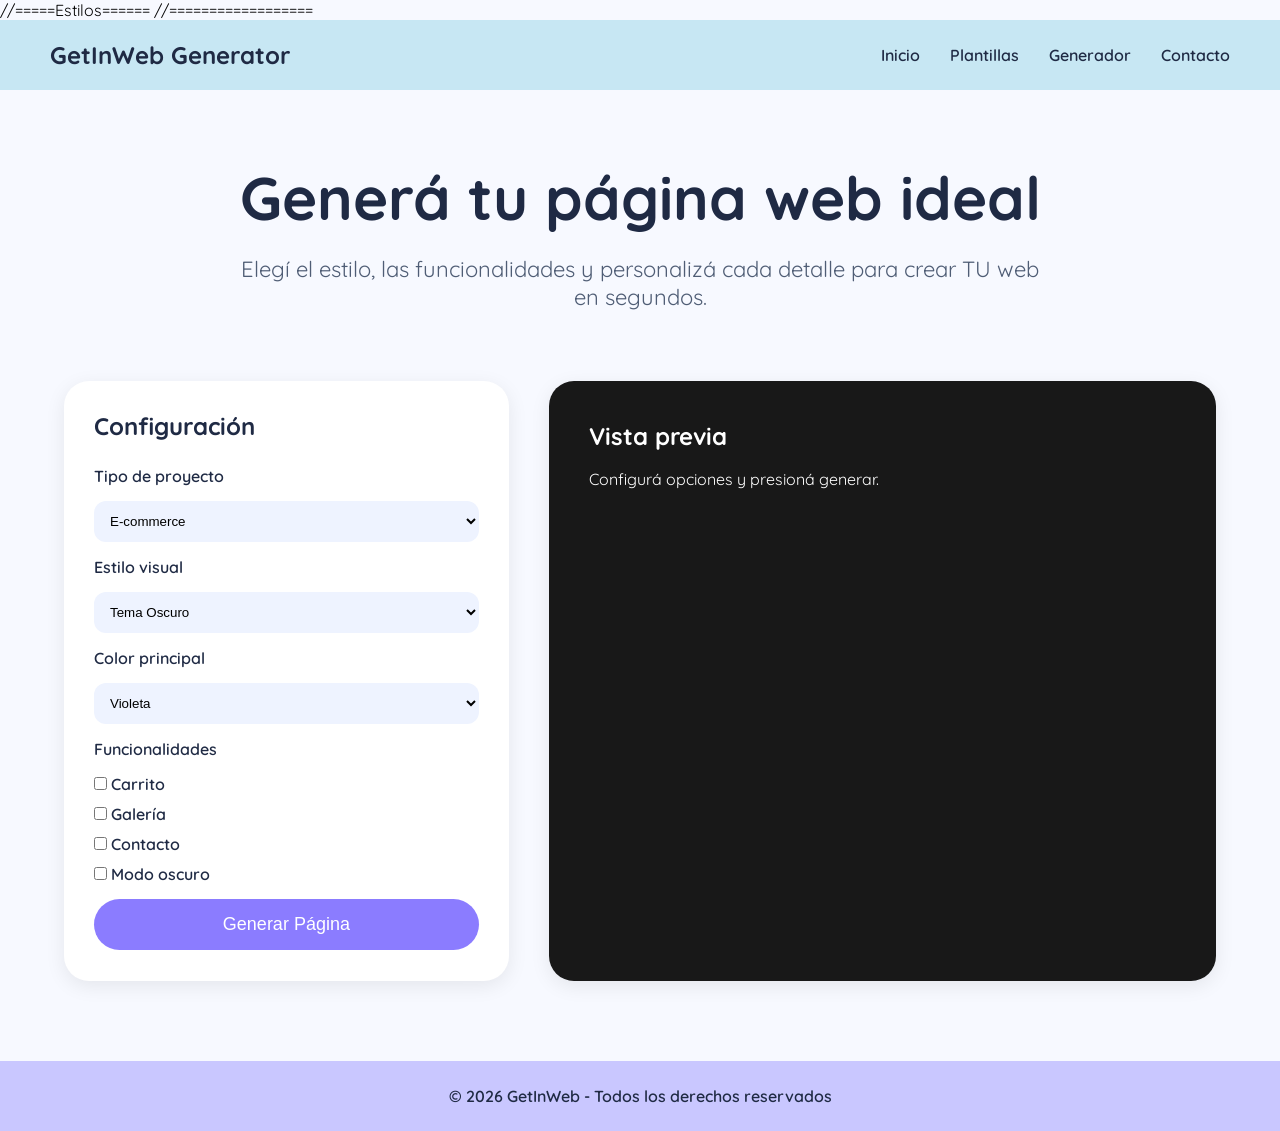
==== Personalizador/index.html @ 957eed78 "commit con generador baby" ====
<!DOCTYPE html>
<html lang="es">
<head>
    <meta charset="UTF-8">
    <meta name="viewport" content="width=device-width, initial-scale=1.0">
    <title>Generador Web</title>
//=====Estilos======
    <link rel="stylesheet" href="estilos.css">
    <link rel="preconnect" href="https://fonts.googleapis.com">
    <link rel="preconnect" href="https://fonts.gstatic.com" crossorigin>
    <link href="https://fonts.googleapis.com/css2?family=Quicksand:wght@300;400;500;700&display=swap" rel="stylesheet">
//==================
</head>
<body>

<header>
    <div class="header-content">
        <h2>GetInWeb Generator</h2>

        <nav>
            <a href="#">Inicio</a>
            <a href="#">Plantillas</a>
            <a href="#">Generador</a>
            <a href="#">Contacto</a>
        </nav>
    </div>
</header>

<main>

    <section class="hero">
        <h1>Generá tu página web ideal</h1>

        <p>
            Elegí el estilo, las funcionalidades y personalizá cada detalle
            para crear TU web en segundos.
        </p>
    </section>

    <div class="container">

        <div class="panel">

            <h2>Configuración</h2>

            <label>Tipo de proyecto</label>
            <select id="tipo">
                <option value="ecommerce">E-commerce</option>
                <option value="portfolio">Portfolio</option>
                <option value="proyectos">Proyectos personales</option>
                <option value="fotografia">Fotografía</option>
            </select>

            <label>Estilo visual</label>
            <select id="tema">
                <option value="dark">Tema Oscuro</option>
                <option value="light">Tema Claro</option>            </select>

            <label>Color principal</label>
            <select id="color">
                <option value="violet">Violeta</option>
                <option value="blue">Azul</option>
                <option value="green">Verde</option>
            </select>

            <label>Funcionalidades</label>

            <div class="features">
                <label><input type="checkbox" id="carrito"> Carrito</label>
                <label><input type="checkbox" id="galeria"> Galería</label>
                <label><input type="checkbox" id="contacto"> Contacto</label>
                <label><input type="checkbox" id="modo"> Modo oscuro</label>
            </div>

            <button onclick="generarPagina()">Generar Página</button>

        </div>

        <div id="preview" class="preview dark">
            <h2>Vista previa</h2>
            <p>Configurá opciones y presioná generar.</p>
        </div>

    </div>

</main>

<footer>
    © 2026 GetInWeb - Todos los derechos reservados
</footer>

<script src="script.js"></script>

</body>
</html>
---- Personalizador/estilos.css ----
*{
    margin:0;
    padding:0;
    box-sizing:border-box;
}

body{
    font-family:'Quicksand',sans-serif;
    background:#f7f9ff;
}

/* HEADER */

header{
    background:#c7e7f3;
    padding:20px 50px;
}

.header-content{
    display:flex;
    justify-content:space-between;
    align-items:center;
}

.header-content h2{
    color:#1f2a44;
}

nav{
    display:flex;
    gap:30px;
}

nav a{
    text-decoration:none;
    color:#1f2a44;
    font-weight:600;
    transition:.3s;
}

nav a:hover{
    color:#7b61ff;
}

/* HERO */

.hero{
    text-align:center;
    padding:70px 20px;
}

.hero h1{
    font-size:60px;
    color:#1f2a44;
    margin-bottom:20px;
}

.hero p{
    max-width:800px;
    margin:auto;
    font-size:22px;
    color:#4f5d75;
}

/* CONTENIDO */

.container{
    width:90%;
    max-width:1300px;
    margin:auto;
    display:grid;
    grid-template-columns:1fr 1.5fr;
    gap:40px;
    padding-bottom:80px;
}

.panel{
    background:white;
    padding:30px;
    border-radius:25px;
    box-shadow:0 5px 20px rgba(0,0,0,.08);
    display:flex;
    flex-direction:column;
    gap:15px;
}

.panel h2{
    color:#1f2a44;
    margin-bottom:10px;
}

label{
    color:#1f2a44;
    font-weight:600;
}

select{
    padding:12px;
    border:none;
    background:#eef3ff;
    border-radius:12px;
}

.features{
    display:flex;
    flex-direction:column;
    gap:10px;
}

button{
    padding:15px;
    border:none;
    border-radius:40px;
    background:#8b7cff;
    color:white;
    font-size:18px;
    cursor:pointer;
    transition:.3s;
}

button:hover{
    background:#7262f3;
    transform:scale(1.03);
}

/* PREVIEW */

.preview{
    min-height:600px;
    padding:40px;
    border-radius:25px;
    transition:.3s;
    box-shadow:0 5px 20px rgba(0,0,0,.08);
}

.preview h2{
    margin-bottom:15px;
}

.preview p{
    line-height:1.7;
}

/* TEMAS */

.dark{
    background:#181818;
    color:white;
}

.light{
    background:white;
    color:#1f2a44;
}


/* COLORES */

.violet{
    border-top:8px solid #7c3aed;
}

.blue{
    border-top:8px solid #2563eb;
}

.green{
    border-top:8px solid #16a34a;
}

/* BLOQUES EXTRA */

.extra-section{
    margin-top:25px;
    padding:20px;
    border-radius:15px;
    background:rgba(255,255,255,.08);
}

.shop-header{
    display:flex;
    justify-content:space-between;
    align-items:center;
}

.cart{
    background:rgba(255,255,255,.15);
    padding:10px 15px;
    border-radius:10px;
}

.gallery{
    display:grid;
    grid-template-columns:repeat(3,1fr);
    gap:10px;
    margin-top:15px;
}

.gallery div{
    height:100px;
    border-radius:10px;
    background:rgba(255,255,255,.2);
}

.contact-form{
    display:flex;
    flex-direction:column;
    gap:10px;
    margin-top:15px;
}

.contact-form input,
.contact-form textarea{
    padding:12px;
    border:none;
    border-radius:10px;
}

footer{
    background:#c9c7ff;
    text-align:center;
    padding:25px;
    color:#1f2a44;
    font-weight:600;
}
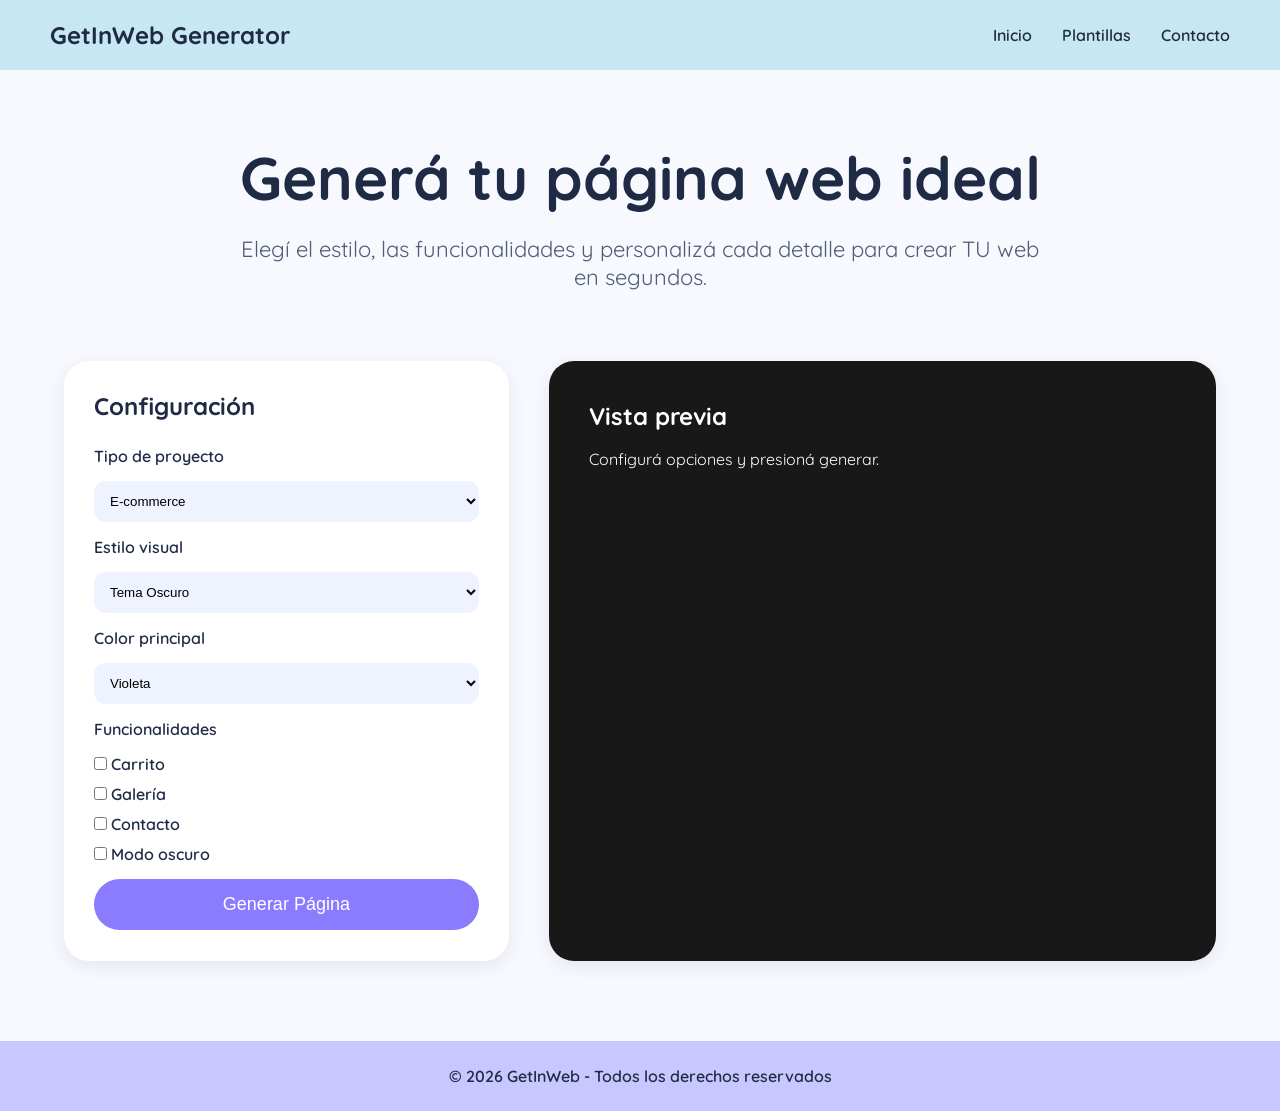
==== commit 5063f16d: "Add files via upload" ====
--- a/Personalizador/index.html
+++ b/Personalizador/index.html
@@ -4,12 +4,12 @@
     <meta charset="UTF-8">
     <meta name="viewport" content="width=device-width, initial-scale=1.0">
     <title>Generador Web</title>
-//=====Estilos======
+
     <link rel="stylesheet" href="estilos.css">
     <link rel="preconnect" href="https://fonts.googleapis.com">
     <link rel="preconnect" href="https://fonts.gstatic.com" crossorigin>
     <link href="https://fonts.googleapis.com/css2?family=Quicksand:wght@300;400;500;700&display=swap" rel="stylesheet">
-//==================
+
 </head>
 <body>
 
@@ -18,9 +18,8 @@
         <h2>GetInWeb Generator</h2>
 
         <nav>
-            <a href="#">Inicio</a>
+            <a href="../index.html">Inicio</a>
             <a href="#">Plantillas</a>
-            <a href="#">Generador</a>
             <a href="#">Contacto</a>
         </nav>
     </div>
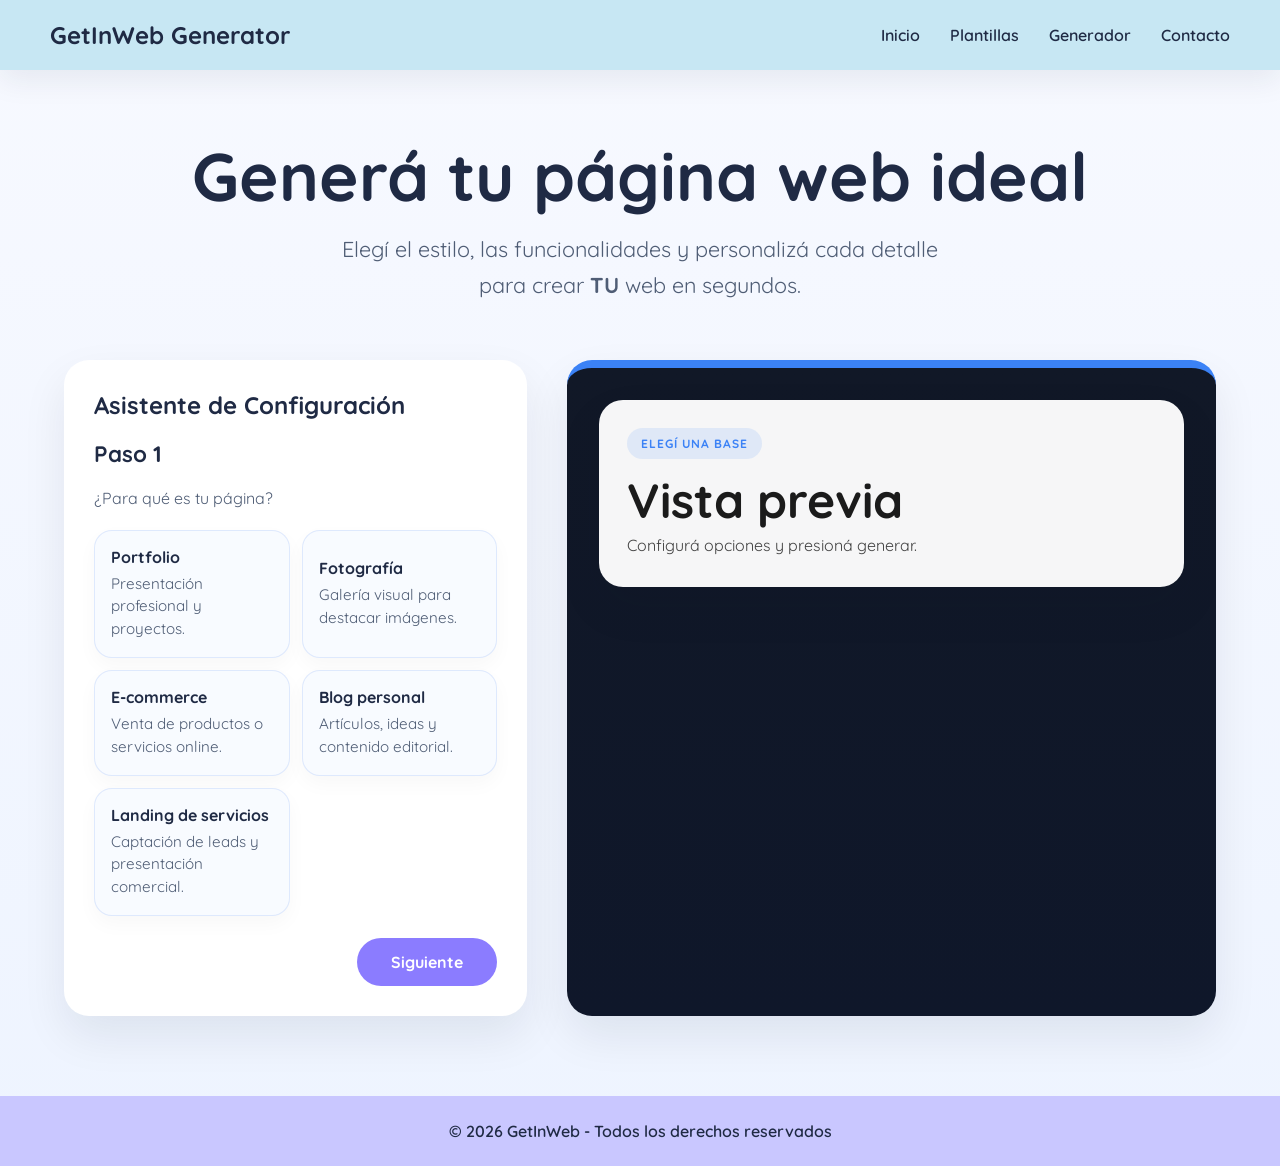
==== commit f83dde11: "commit personalizador new agregardopolis" ====
--- a/Personalizador/index.html
+++ b/Personalizador/index.html
@@ -9,7 +9,6 @@
     <link rel="preconnect" href="https://fonts.googleapis.com">
     <link rel="preconnect" href="https://fonts.gstatic.com" crossorigin>
     <link href="https://fonts.googleapis.com/css2?family=Quicksand:wght@300;400;500;700&display=swap" rel="stylesheet">
-
 </head>
 <body>
 
@@ -18,8 +17,9 @@
         <h2>GetInWeb Generator</h2>
 
         <nav>
-            <a href="../index.html">Inicio</a>
+            <a href="#">Inicio</a>
             <a href="#">Plantillas</a>
+            <a href="#">Generador</a>
             <a href="#">Contacto</a>
         </nav>
     </div>
@@ -31,8 +31,8 @@
         <h1>Generá tu página web ideal</h1>
 
         <p>
-            Elegí el estilo, las funcionalidades y personalizá cada detalle
-            para crear TU web en segundos.
+            Elegí el estilo, las funcionalidades y personalizá cada detalle <br>
+            para crear <strong>TU</strong> web en segundos.
         </p>
     </section>
 
@@ -40,42 +40,125 @@
 
         <div class="panel">
 
-            <h2>Configuración</h2>
+            <h2>Asistente de Configuración</h2>
 
-            <label>Tipo de proyecto</label>
-            <select id="tipo">
-                <option value="ecommerce">E-commerce</option>
-                <option value="portfolio">Portfolio</option>
-                <option value="proyectos">Proyectos personales</option>
-                <option value="fotografia">Fotografía</option>
-            </select>
+            <div id="wizard">
 
-            <label>Estilo visual</label>
-            <select id="tema">
-                <option value="dark">Tema Oscuro</option>
-                <option value="light">Tema Claro</option>            </select>
+                <div class="step active" data-step="1">
+                    <h3>Paso 1</h3>
+                    <p>¿Para qué es tu página?</p>
 
-            <label>Color principal</label>
-            <select id="color">
-                <option value="violet">Violeta</option>
-                <option value="blue">Azul</option>
-                <option value="green">Verde</option>
-            </select>
+                    <div class="option-grid">
+                        <button class="option-card" data-type="portfolio" type="button">
+                            <strong>Portfolio</strong>
+                            <span>Presentación profesional y proyectos.</span>
+                        </button>
 
-            <label>Funcionalidades</label>
+                        <button class="option-card" data-type="fotografia" type="button">
+                            <strong>Fotografía</strong>
+                            <span>Galería visual para destacar imágenes.</span>
+                        </button>
 
-            <div class="features">
-                <label><input type="checkbox" id="carrito"> Carrito</label>
-                <label><input type="checkbox" id="galeria"> Galería</label>
-                <label><input type="checkbox" id="contacto"> Contacto</label>
-                <label><input type="checkbox" id="modo"> Modo oscuro</label>
+                        <button class="option-card" data-type="ecommerce" type="button">
+                            <strong>E-commerce</strong>
+                            <span>Venta de productos o servicios online.</span>
+                        </button>
+
+                        <button class="option-card" data-type="blog" type="button">
+                            <strong>Blog personal</strong>
+                            <span>Artículos, ideas y contenido editorial.</span>
+                        </button>
+
+                        <button class="option-card" data-type="landing" type="button">
+                            <strong>Landing de servicios</strong>
+                            <span>Captación de leads y presentación comercial.</span>
+                        </button>
+                    </div>
+
+                    <div class="step-actions step-actions-end">
+                        <button class="nav-button primary" type="button" data-next="2">Siguiente</button>
+                    </div>
+                </div>
+
+                <div class="step" data-step="2">
+                    <h3>Paso 2</h3>
+                    <p>¿Qué estilo buscás?</p>
+
+                    <div class="option-grid">
+                        <button class="option-card" data-style="tecnologico" type="button">
+                            <strong>Tecnológico</strong>
+                            <span>Brillos fríos, contraste fuerte y look moderno.</span>
+                        </button>
+
+                        <button class="option-card" data-style="natural" type="button">
+                            <strong>Natural</strong>
+                            <span>Paleta suave, orgánica y equilibrada.</span>
+                        </button>
+
+                        <button class="option-card" data-style="rustico" type="button">
+                            <strong>Rústico</strong>
+                            <span>Texturas cálidas y sensación artesanal.</span>
+                        </button>
+
+                        <button class="option-card" data-style="minimalista" type="button">
+                            <strong>Minimalista</strong>
+                            <span>Espacios amplios y foco total en el contenido.</span>
+                        </button>
+
+                        <button class="option-card" data-style="cyberpunk" type="button">
+                            <strong>Cyberpunk</strong>
+                            <span>Neón, energía alta y estética futurista.</span>
+                        </button>
+                    </div>
+
+                    <div class="step-actions">
+                        <button class="nav-button secondary" type="button" data-prev="1">Anterior</button>
+                        <button class="nav-button primary" type="button" data-next="3">Siguiente</button>
+                    </div>
+                </div>
+
+                <div class="step" data-step="3">
+                    <h3>Paso 3</h3>
+                    <p>Seleccioná funcionalidades avanzadas para tu proyecto.</p>
+
+                    <div class="feature-grid">
+                        <button class="feature-card" data-feature="chat" type="button">
+                            <strong>Sistema de Chat de soporte</strong>
+                            <span>Atención en vivo para responder consultas rápidamente.</span>
+                        </button>
+
+                        <button class="feature-card" data-feature="maps" type="button">
+                            <strong>Integración de Google Maps</strong>
+                            <span>Ubicación visible para tiendas, oficinas o eventos.</span>
+                        </button>
+
+                        <button class="feature-card" data-feature="contacto" type="button">
+                            <strong>Formulario de contacto avanzado</strong>
+                            <span>Campos extra y validaciones para mejores conversiones.</span>
+                        </button>
+
+                        <button class="feature-card" data-feature="newsletter" type="button">
+                            <strong>Suscripción Newsletter</strong>
+                            <span>Captura de correos para campañas y novedades.</span>
+                        </button>
+
+                        <button class="feature-card" data-feature="modo" type="button">
+                            <strong>Modo oscuro/claro automático</strong>
+                            <span>Ajuste visual inteligente según el sistema del usuario.</span>
+                        </button>
+                    </div>
+
+                    <div class="step-actions">
+                        <button class="nav-button secondary" type="button" data-prev="2">Anterior</button>
+                        <button class="nav-button primary" id="descargar" type="button">Descargar Proyecto</button>
+                    </div>
+                </div>
+
             </div>
-
-            <button onclick="generarPagina()">Generar Página</button>
 
         </div>
 
-        <div id="preview" class="preview dark">
+        <div id="preview" class="preview tecnologico">
             <h2>Vista previa</h2>
             <p>Configurá opciones y presioná generar.</p>
         </div>
--- a/Personalizador/estilos.css
+++ b/Personalizador/estilos.css
@@ -4,22 +4,41 @@
     box-sizing:border-box;
 }
 
+:root{
+    --bg:#f7f9ff;
+    --surface:#ffffff;
+    --surface-soft:#f8fbff;
+    --text:#1f2a44;
+    --muted:#4f5d75;
+    --primary:#3b82f6;
+    --primary-strong:#2563eb;
+    --border:rgba(37,99,235,.12);
+    --shadow:0 20px 45px rgba(15,23,42,.08);
+}
+
 body{
     font-family:'Quicksand',sans-serif;
-    background:#f7f9ff;
-}
-
-/* HEADER */
+    background:linear-gradient(180deg,#f7f9ff 0%,#eef4ff 100%);
+    color:var(--text);
+}
+
+button,
+input,
+textarea{
+    font:inherit;
+}
 
 header{
     background:#c7e7f3;
     padding:20px 50px;
+    box-shadow:0 10px 30px rgba(31,42,68,.08);
 }
 
 .header-content{
     display:flex;
     justify-content:space-between;
     align-items:center;
+    gap:20px;
 }
 
 .header-content h2{
@@ -29,191 +48,441 @@
 nav{
     display:flex;
     gap:30px;
+    flex-wrap:wrap;
 }
 
 nav a{
     text-decoration:none;
     color:#1f2a44;
     font-weight:600;
-    transition:.3s;
+    transition:.25s ease;
 }
 
 nav a:hover{
     color:#7b61ff;
 }
 
-/* HERO */
-
 .hero{
     text-align:center;
-    padding:70px 20px;
+    padding:72px 20px 56px;
 }
 
 .hero h1{
-    font-size:60px;
+    font-size:clamp(2.6rem,6vw,4.2rem);
     color:#1f2a44;
     margin-bottom:20px;
+    line-height:1.02;
 }
 
 .hero p{
     max-width:800px;
     margin:auto;
-    font-size:22px;
+    font-size:clamp(1.05rem,2vw,1.35rem);
     color:#4f5d75;
-}
-
-/* CONTENIDO */
+    line-height:1.7;
+}
 
 .container{
-    width:90%;
-    max-width:1300px;
+    width:min(90%,1300px);
     margin:auto;
     display:grid;
-    grid-template-columns:1fr 1.5fr;
+    grid-template-columns:minmax(320px,1fr) minmax(0,1.4fr);
     gap:40px;
     padding-bottom:80px;
 }
 
 .panel{
-    background:white;
+    background:var(--surface);
     padding:30px;
     border-radius:25px;
-    box-shadow:0 5px 20px rgba(0,0,0,.08);
+    box-shadow:var(--shadow);
     display:flex;
     flex-direction:column;
-    gap:15px;
+    gap:18px;
 }
 
 .panel h2{
+    color:var(--text);
+    margin-bottom:2px;
+}
+
+#wizard{
+    display:flex;
+    flex-direction:column;
+}
+
+.step{
+    display:none;
+    animation:fade .35s ease;
+}
+
+.step.active{
+    display:flex;
+    flex-direction:column;
+    gap:18px;
+}
+
+.step h3{
+    font-size:1.4rem;
+    color:var(--text);
+}
+
+.step p{
+    color:var(--muted);
+    line-height:1.6;
+}
+
+.option-grid,
+.feature-grid{
+    display:grid;
+    gap:12px;
+}
+
+.option-grid{
+    grid-template-columns:repeat(2,minmax(0,1fr));
+}
+
+.feature-grid{
+    grid-template-columns:1fr;
+}
+
+.option-card,
+.feature-card,
+.nav-button{
+    border:none;
+    cursor:pointer;
+    transition:transform .22s ease, box-shadow .22s ease, background .22s ease, border-color .22s ease;
+}
+
+.option-card,
+.feature-card{
+    width:100%;
+    padding:16px;
+    border-radius:18px;
+    background:var(--surface-soft);
+    border:1px solid var(--border);
+    text-align:left;
+    color:var(--text);
+    box-shadow:0 8px 20px rgba(15,23,42,.03);
+}
+
+.option-card strong,
+.feature-card strong{
+    display:block;
+    font-size:1rem;
+    margin-bottom:6px;
+}
+
+.option-card span,
+.feature-card span{
+    display:block;
+    color:var(--muted);
+    line-height:1.5;
+    font-size:.95rem;
+}
+
+.option-card:hover,
+.feature-card:hover,
+.nav-button:hover{
+    transform:translateY(-2px);
+    box-shadow:0 16px 28px rgba(15,23,42,.08);
+}
+
+.option-card.selected,
+.feature-card.selected{
+    border-color:rgba(59,130,246,.45);
+    background:linear-gradient(180deg,rgba(59,130,246,.09),rgba(59,130,246,.04));
+    box-shadow:0 16px 32px rgba(59,130,246,.12);
+}
+
+.step-actions{
+    display:flex;
+    gap:12px;
+    align-items:center;
+    justify-content:space-between;
+    margin-top:4px;
+}
+
+.step-actions-end{
+    justify-content:flex-end;
+}
+
+.nav-button{
+    min-width:140px;
+    padding:14px 18px;
+    border-radius:999px;
+    font-weight:700;
+}
+
+.nav-button.primary{
+    background:#8b7cff;
+    color:#fff;
+}
+
+.nav-button.primary:hover{
+    background:#7262f3;
+}
+
+.nav-button.secondary{
+    background:#eef3ff;
     color:#1f2a44;
-    margin-bottom:10px;
-}
-
-label{
-    color:#1f2a44;
-    font-weight:600;
-}
-
-select{
-    padding:12px;
-    border:none;
-    background:#eef3ff;
-    border-radius:12px;
-}
-
-.features{
-    display:flex;
-    flex-direction:column;
-    gap:10px;
-}
-
-button{
-    padding:15px;
-    border:none;
-    border-radius:40px;
-    background:#8b7cff;
-    color:white;
-    font-size:18px;
-    cursor:pointer;
-    transition:.3s;
-}
-
-button:hover{
-    background:#7262f3;
-    transform:scale(1.03);
-}
-
-/* PREVIEW */
+}
+
+.nav-button.secondary:hover{
+    background:#e3ebff;
+}
 
 .preview{
     min-height:600px;
-    padding:40px;
+    padding:32px;
     border-radius:25px;
-    transition:.3s;
-    box-shadow:0 5px 20px rgba(0,0,0,.08);
-}
-
-.preview h2{
-    margin-bottom:15px;
-}
-
-.preview p{
-    line-height:1.7;
-}
-
-/* TEMAS */
-
-.dark{
-    background:#181818;
-    color:white;
-}
-
-.light{
-    background:white;
+    transition:.3s ease;
+    box-shadow:var(--shadow);
+    overflow:hidden;
+}
+
+.preview.tecnologico{
+    background:linear-gradient(180deg,#111827 0%,#0f172a 100%);
+    color:#1b1b1b;
+    border-top:8px solid #3b82f6;
+}
+
+.preview.natural{
+    background:linear-gradient(180deg,#f5fff5 0%,#edfdf0 100%);
+    color:#14532d;
+    border-top:8px solid #22c55e;
+}
+
+.preview.rustico{
+    background:linear-gradient(180deg,#fff8f0 0%,#fff1de 100%);
+    color:#78350f;
+    border-top:8px solid #d97706;
+}
+
+.preview.minimalista{
+    background:linear-gradient(180deg,#f8fafc 0%,#eef2f7 100%);
+    color:#334155;
+    border-top:8px solid #475569;
+}
+
+.preview.cyberpunk{
+    background:linear-gradient(180deg,#14051f 0%,#1f1034 100%);
+    color:#f8f9ff;
+    border-top:8px solid #ec4899;
+}
+
+.preview-shell{
+    display:flex;
+    flex-direction:column;
+    gap:22px;
+}
+
+.preview-hero,
+.preview-main,
+.preview-aside{
+    background:rgba(255,255,255,.96);
+    border-radius:24px;
+    box-shadow:var(--shadow);
+}
+
+.preview-hero{
+    padding:28px;
+}
+
+.preview-hero h2{
+    margin:16px 0 8px;
+    font-size:clamp(2rem,4vw,3rem);
+    line-height:1.05;
+    color:inherit;
+}
+
+.preview-hero p,
+.preview-card p,
+.feature-box p,
+.preview-empty span{
+    margin:0;
+    color:inherit;
+    opacity:.82;
+    line-height:1.6;
+}
+
+.preview-badge,
+.preview-tag,
+.feature-icon,
+.preview-card-index{
+    display:inline-flex;
+    align-items:center;
+    justify-content:center;
+}
+
+.preview-badge{
+    padding:8px 14px;
+    border-radius:999px;
+    font-size:12px;
+    font-weight:800;
+    letter-spacing:.08em;
+    text-transform:uppercase;
+    background:rgba(37,99,235,.12);
+    color:#2563eb;
+}
+
+.preview-tags{
+    display:flex;
+    flex-wrap:wrap;
+    gap:10px;
+    margin-top:18px;
+}
+
+.preview-tag{
+    padding:10px 14px;
+    border-radius:999px;
+    background:#eef4ff;
     color:#1f2a44;
-}
-
-
-/* COLORES */
-
-.violet{
-    border-top:8px solid #7c3aed;
-}
-
-.blue{
-    border-top:8px solid #2563eb;
-}
-
-.green{
-    border-top:8px solid #16a34a;
-}
-
-/* BLOQUES EXTRA */
-
-.extra-section{
-    margin-top:25px;
-    padding:20px;
-    border-radius:15px;
-    background:rgba(255,255,255,.08);
-}
-
-.shop-header{
-    display:flex;
-    justify-content:space-between;
-    align-items:center;
-}
-
-.cart{
-    background:rgba(255,255,255,.15);
-    padding:10px 15px;
-    border-radius:10px;
-}
-
-.gallery{
+    font-weight:700;
+    font-size:14px;
+}
+
+.preview-layout{
     display:grid;
-    grid-template-columns:repeat(3,1fr);
-    gap:10px;
-    margin-top:15px;
-}
-
-.gallery div{
-    height:100px;
-    border-radius:10px;
-    background:rgba(255,255,255,.2);
-}
-
-.contact-form{
-    display:flex;
-    flex-direction:column;
-    gap:10px;
-    margin-top:15px;
-}
-
-.contact-form input,
-.contact-form textarea{
-    padding:12px;
-    border:none;
-    border-radius:10px;
+    grid-template-columns:1.35fr .85fr;
+    gap:20px;
+}
+
+.preview-main,
+.preview-aside{
+    padding:22px;
+}
+
+.preview-topbar{
+    height:12px;
+    border-radius:999px;
+    background:linear-gradient(90deg,rgba(37,99,235,.2),rgba(37,99,235,.05));
+    margin-bottom:20px;
+}
+
+.preview-grid{
+    display:grid;
+    grid-template-columns:repeat(3,minmax(0,1fr));
+    gap:14px;
+}
+
+.preview-card{
+    padding:18px;
+    border-radius:20px;
+    background:#f8fbff;
+    border:1px solid rgba(37,99,235,.1);
+    min-height:150px;
+}
+
+.preview-card-index{
+    width:40px;
+    height:40px;
+    border-radius:12px;
+    margin-bottom:16px;
+    font-weight:800;
+    background:rgba(37,99,235,.12);
+    color:#2563eb;
+}
+
+.preview-card strong,
+.feature-box strong,
+.preview-empty strong{
+    display:block;
+    margin-bottom:8px;
+    font-size:18px;
+    color:inherit;
+}
+
+.preview-aside h3{
+    margin:0 0 16px;
+    font-size:22px;
+    color:inherit;
+}
+
+.feature-box{
+    display:flex;
+    gap:14px;
+    align-items:flex-start;
+    padding:16px;
+    border-radius:18px;
+    background:#f8fbff;
+    border:1px solid rgba(37,99,235,.1);
+    margin-bottom:12px;
+}
+
+.feature-icon{
+    width:42px;
+    height:42px;
+    flex:0 0 42px;
+    border-radius:14px;
+    background:rgba(37,99,235,.12);
+    font-size:20px;
+}
+
+.preview-empty{
+    padding:18px;
+    border-radius:18px;
+    background:#f8fbff;
+    border:1px dashed rgba(37,99,235,.18);
+}
+
+.preview.tecnologico .preview-badge,
+.preview.tecnologico .feature-icon,
+.preview.tecnologico .preview-card-index{ background:rgba(59,130,246,.12); color:#3b82f6; }
+.preview.natural .preview-badge,
+.preview.natural .feature-icon,
+.preview.natural .preview-card-index{ background:rgba(34,197,94,.12); color:#22c55e; }
+.preview.rustico .preview-badge,
+.preview.rustico .feature-icon,
+.preview.rustico .preview-card-index{ background:rgba(217,119,6,.12); color:#d97706; }
+.preview.minimalista .preview-badge,
+.preview.minimalista .feature-icon,
+.preview.minimalista .preview-card-index{ background:rgba(71,85,105,.12); color:#475569; }
+.preview.cyberpunk .preview-badge,
+.preview.cyberpunk .feature-icon,
+.preview.cyberpunk .preview-card-index{ background:rgba(236,72,153,.12); color:#ec4899; }
+
+.preview.tecnologico .preview-hero,
+.preview.tecnologico .preview-main,
+.preview.tecnologico .preview-aside,
+.preview.natural .preview-hero,
+.preview.natural .preview-main,
+.preview.natural .preview-aside,
+.preview.rustico .preview-hero,
+.preview.rustico .preview-main,
+.preview.rustico .preview-aside,
+.preview.minimalista .preview-hero,
+.preview.minimalista .preview-main,
+.preview.minimalista .preview-aside,
+.preview.cyberpunk .preview-hero,
+.preview.cyberpunk .preview-main,
+.preview.cyberpunk .preview-aside{
+    color:inherit;
+}
+
+.preview.cyberpunk .preview-hero,
+.preview.cyberpunk .preview-main,
+.preview.cyberpunk .preview-aside{
+    background:rgba(15,23,42,.92);
+}
+
+.preview.cyberpunk .preview-card,
+.preview.cyberpunk .feature-box,
+.preview.cyberpunk .preview-empty{
+    background:rgba(15,23,42,.7);
+    border-color:rgba(236,72,153,.22);
+}
+
+.preview.cyberpunk .preview-tag{
+    background:rgba(15,23,42,.85);
+    color:#f8f9ff;
+}
+
+.preview.cyberpunk .preview-card p,
+.preview.cyberpunk .feature-box p,
+.preview.cyberpunk .preview-empty span,
+.preview.cyberpunk .preview-hero p{
+    color:#cbd5e1;
 }
 
 footer{
@@ -222,4 +491,57 @@
     padding:25px;
     color:#1f2a44;
     font-weight:600;
+}
+
+@keyframes fade{
+    from{
+        opacity:0;
+        transform:translateY(10px);
+    }
+    to{
+        opacity:1;
+        transform:translateY(0);
+    }
+}
+
+@media (max-width: 1100px){
+    .container{
+        grid-template-columns:1fr;
+    }
+
+    .preview-layout,
+    .preview-grid,
+    .option-grid{
+        grid-template-columns:1fr;
+    }
+}
+
+@media (max-width: 700px){
+    header{
+        padding:18px 20px;
+    }
+
+    .header-content{
+        flex-direction:column;
+        align-items:flex-start;
+    }
+
+    .hero{
+        padding-top:50px;
+    }
+
+    .panel,
+    .preview{
+        padding:22px;
+        border-radius:22px;
+    }
+
+    .step-actions{
+        flex-direction:column;
+        align-items:stretch;
+    }
+
+    .nav-button{
+        width:100%;
+    }
 }
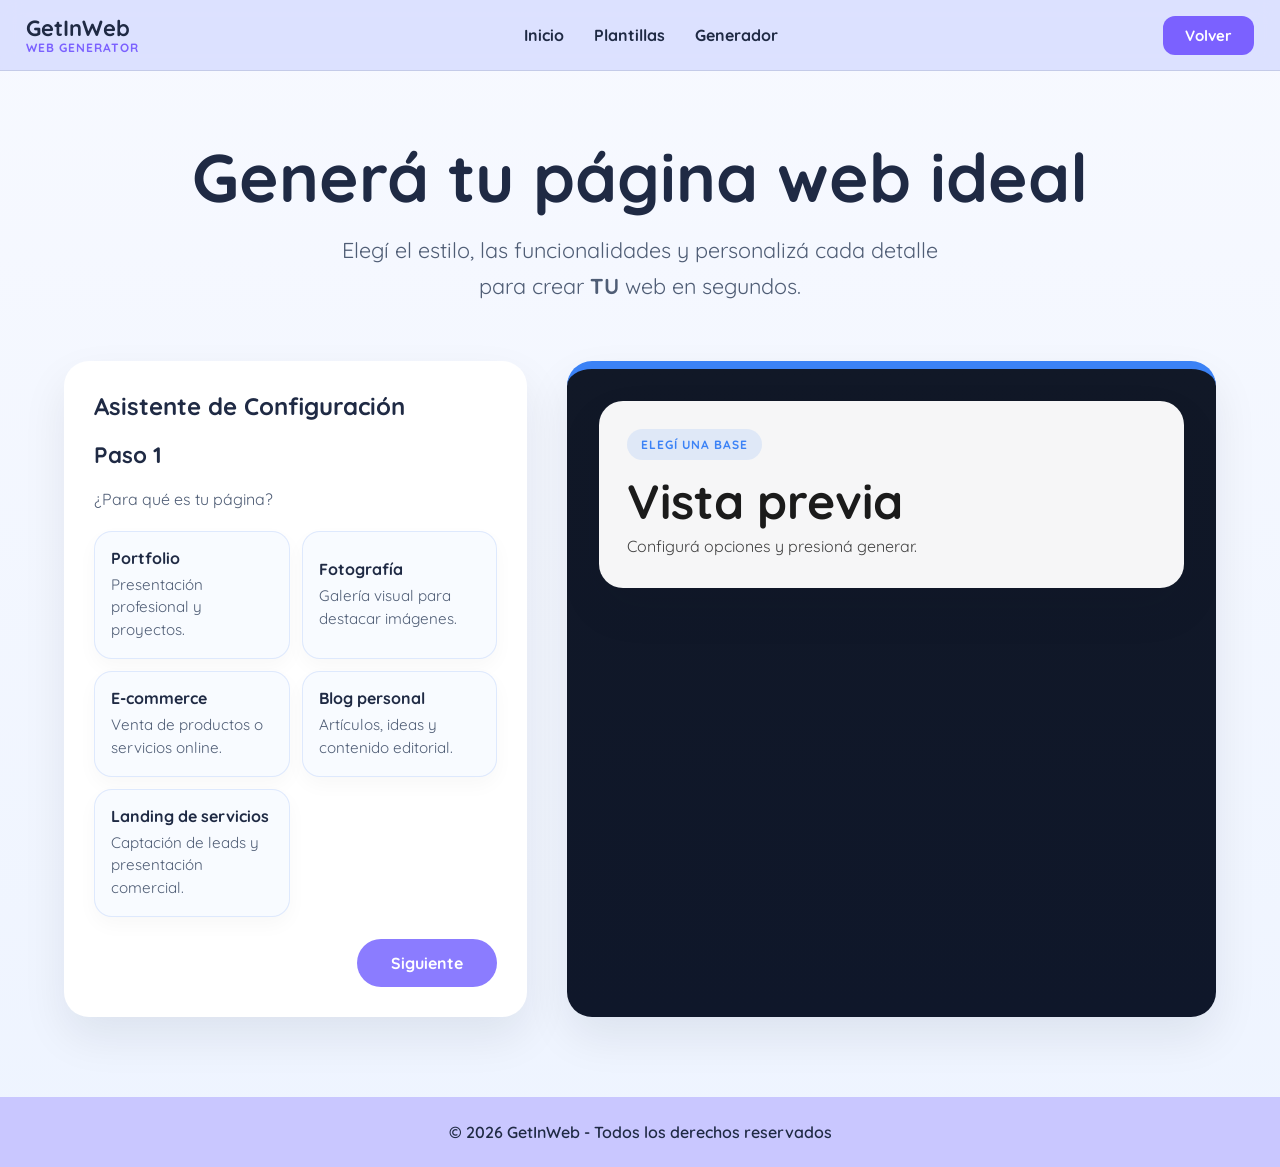
==== commit 275551aa: "Add files via upload" ====
--- a/Personalizador/index.html
+++ b/Personalizador/index.html
@@ -12,16 +12,25 @@
 </head>
 <body>
 
-<header>
-    <div class="header-content">
-        <h2>GetInWeb Generator</h2>
+<header id="inicio">
+    <div class="header-contenido">
 
-        <nav>
-            <a href="#">Inicio</a>
-            <a href="#">Plantillas</a>
-            <a href="#">Generador</a>
-            <a href="#">Contacto</a>
-        </nav>
+        <div class="marca">
+            <h2 class="logotipo">GetInWeb</h2>
+            <span>Web Generator</span>
+        </div>
+
+       
+            <nav class="menu">
+                <ul>
+                    <ol><a href="../index.php#inicio">Inicio</a></ol>
+                    <ol><a href="../explorador.php">Plantillas</a></ol>
+                    <ol><a href="index.html">Generador</a></ol>
+                </ul>
+            </nav>
+
+        <a href="../explorador.php" class="btn-header">Volver</a>
+
     </div>
 </header>
 
--- a/Personalizador/estilos.css
+++ b/Personalizador/estilos.css
@@ -27,22 +27,96 @@
 textarea{
     font:inherit;
 }
-
-header{
-    background:#c7e7f3;
-    padding:20px 50px;
-    box-shadow:0 10px 30px rgba(31,42,68,.08);
-}
-
-.header-content{
-    display:flex;
-    justify-content:space-between;
-    align-items:center;
-    gap:20px;
-}
-
-.header-content h2{
-    color:#1f2a44;
+header {
+    position: sticky;
+    top: 0;
+    z-index: 1000;
+    background-color: rgba(217, 221, 255, 0.88);
+    backdrop-filter: blur(10px);
+    border-bottom: 1px solid rgba(31, 42, 68, 0.12);
+    width: 100% !important; 
+    left: 0;
+    right: 0;
+}
+
+.header-contenido {
+    height: 70px;
+    width: 96% !important;      
+    max-width: 100% !important;  
+    padding: 0;             
+    box-sizing: border-box;
+    display: flex;
+    align-items: center;
+    justify-content: space-between;
+    margin: auto;
+}
+
+.marca {
+    display: flex;
+    flex-direction: column;
+    line-height: 1.1;
+    text-align: left;
+}
+
+.logotipo {
+    margin: 0;
+    font-size: 22px;
+    color: #1f2a44;
+    font-family: 'Quicksand', sans-serif;
+    font-weight: 700; 
+}
+
+.marca span {
+    font-size: 12px;
+    color: #7b61ff;
+    font-weight: 700; 
+    letter-spacing: 1px;
+    text-transform: uppercase;
+}
+
+.menu ul {
+    display: flex;
+    gap: 30px; 
+    list-style: none;
+    margin: 0;
+    padding: 0;
+}
+
+.menu ol {
+    list-style: none;
+}
+
+.menu a {
+    text-decoration: none;
+    color: #1f2a44;
+    font-size: 16px;
+    font-weight: 700; 
+    font-family: 'Quicksand', sans-serif;
+    transition: .3s;
+}
+
+.menu a:hover {
+    color: #7b61ff;
+}
+
+.btn-header {
+    display: inline-block;
+    text-decoration: none;
+    background: #7b61ff;
+    color: #ffffff;
+    padding: 10px 22px;
+    border-radius: 12px;
+    font-size: 15px;
+    font-weight: 700;
+    font-family: 'Quicksand', sans-serif;
+    transition: 0.3s;
+    border: none;
+    cursor: pointer;
+}
+
+.btn-header:hover {
+    background: #6246ea;
+    transform: translateY(-2px);
 }
 
 nav{
